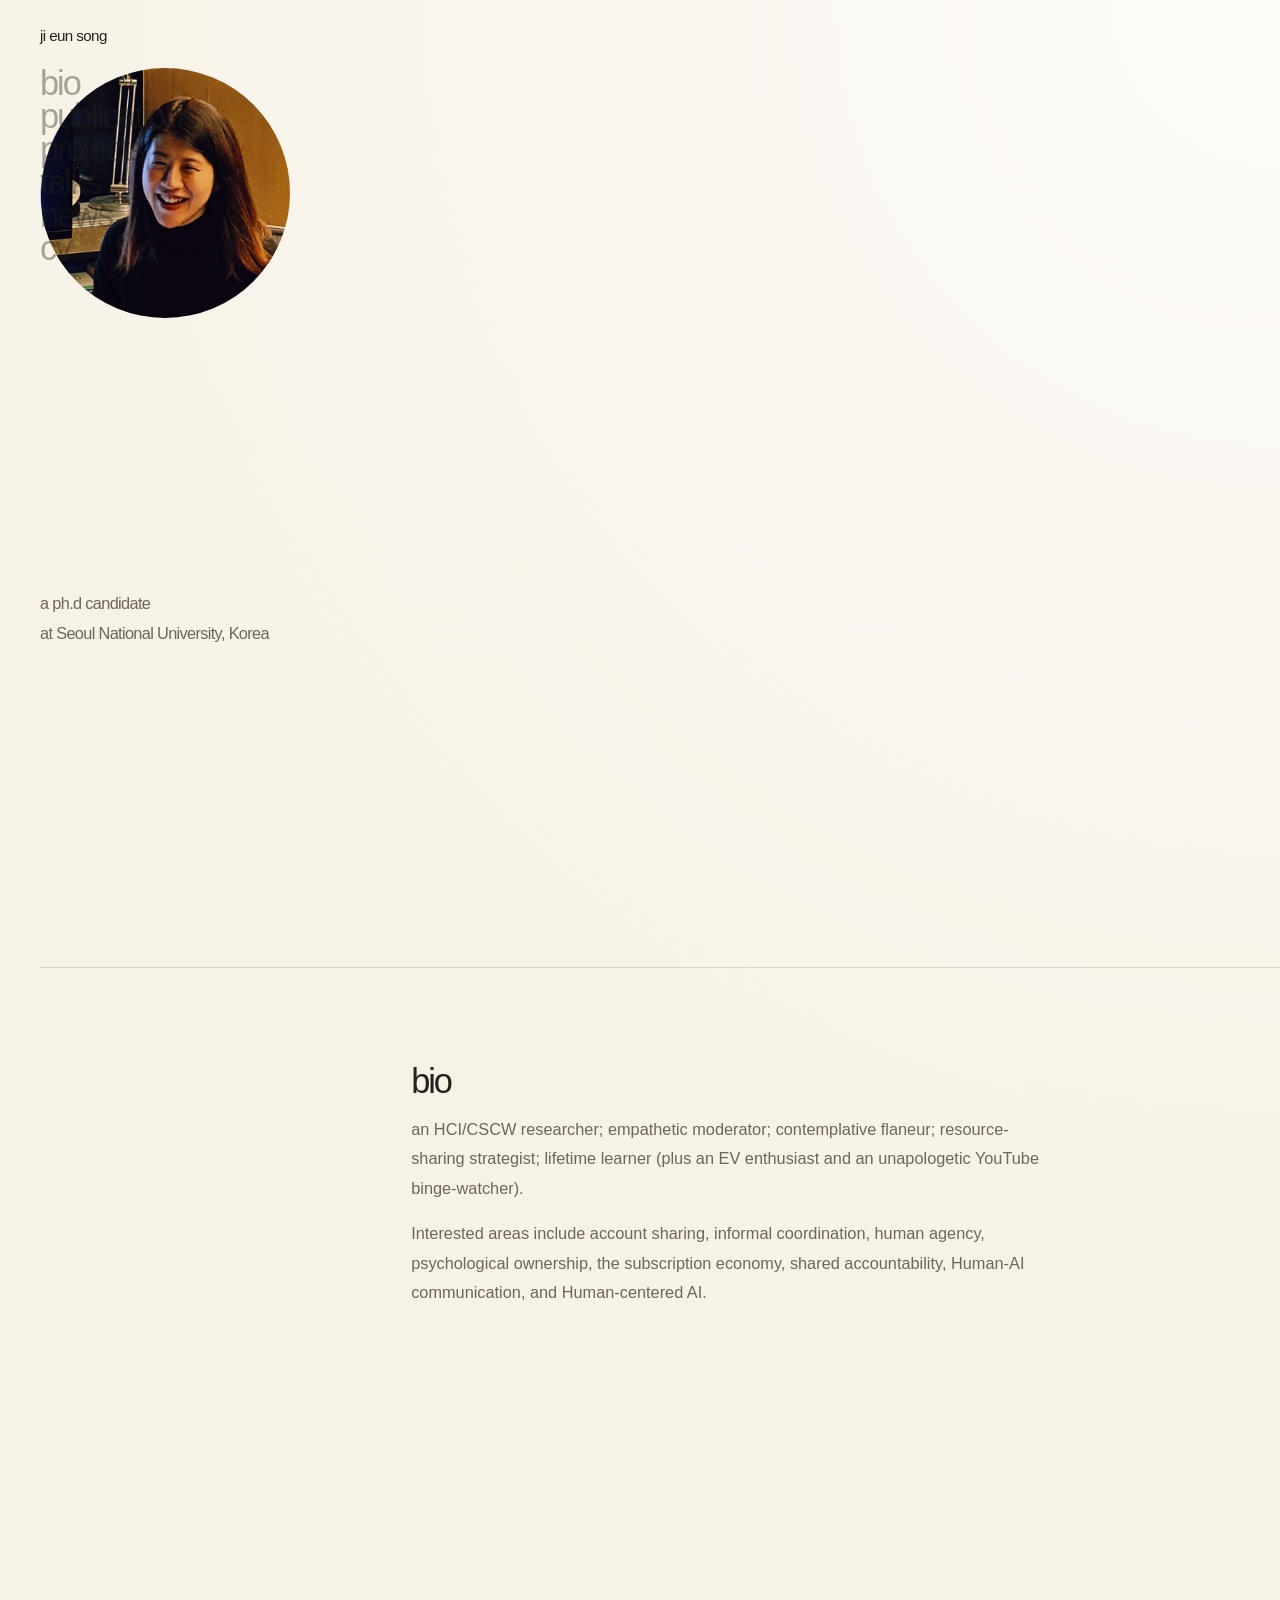
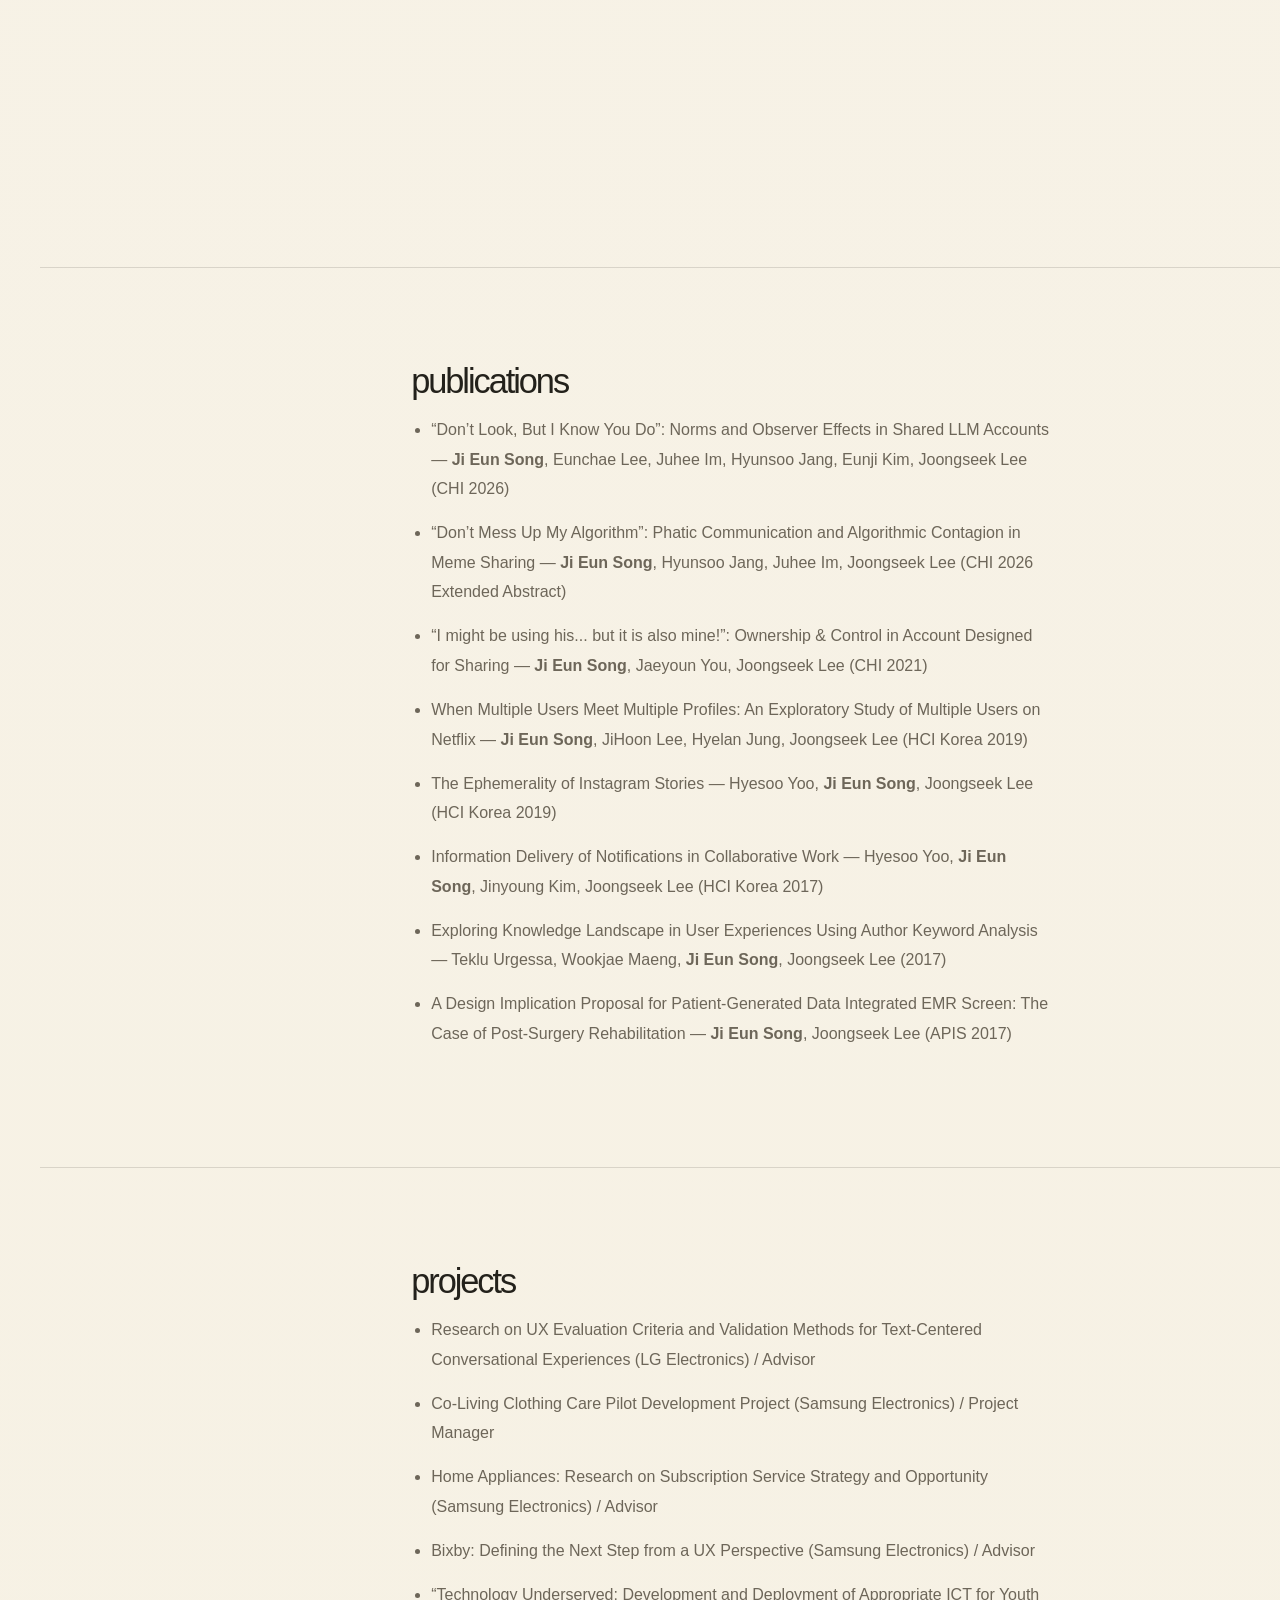
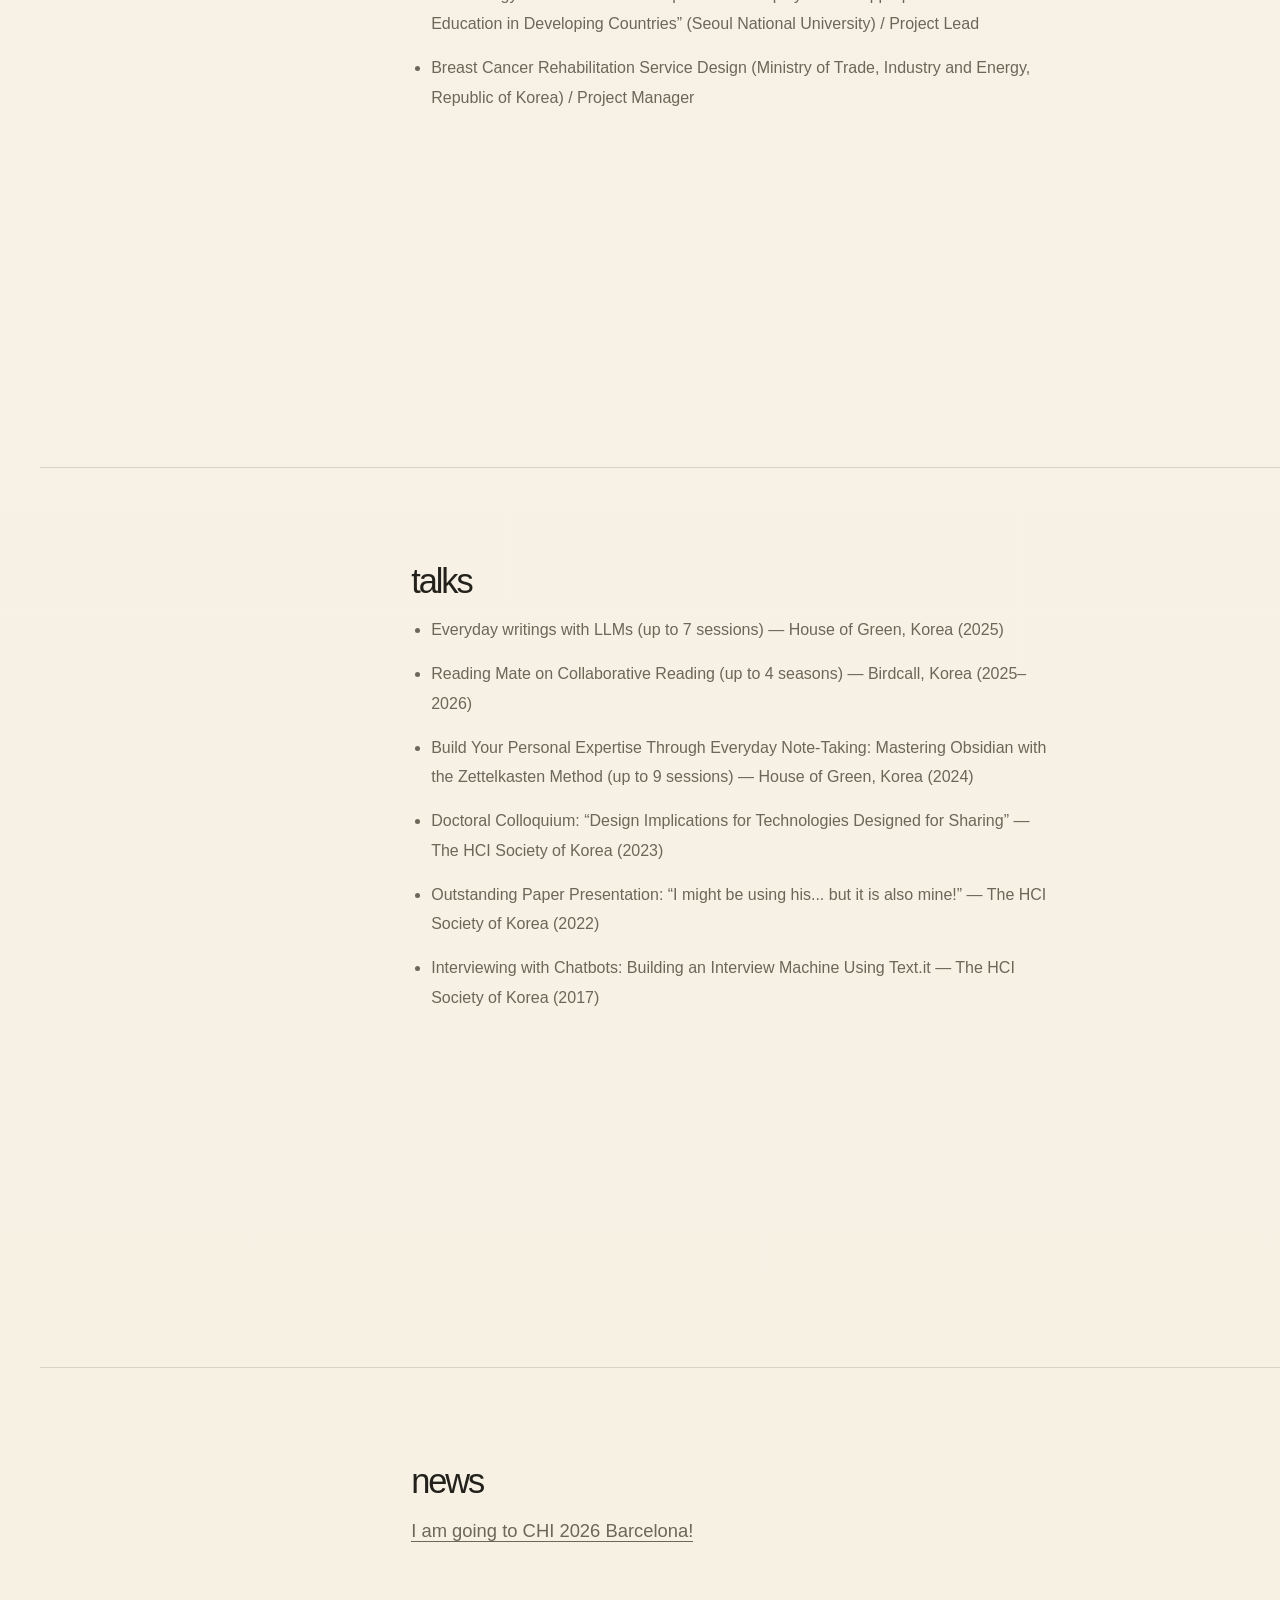
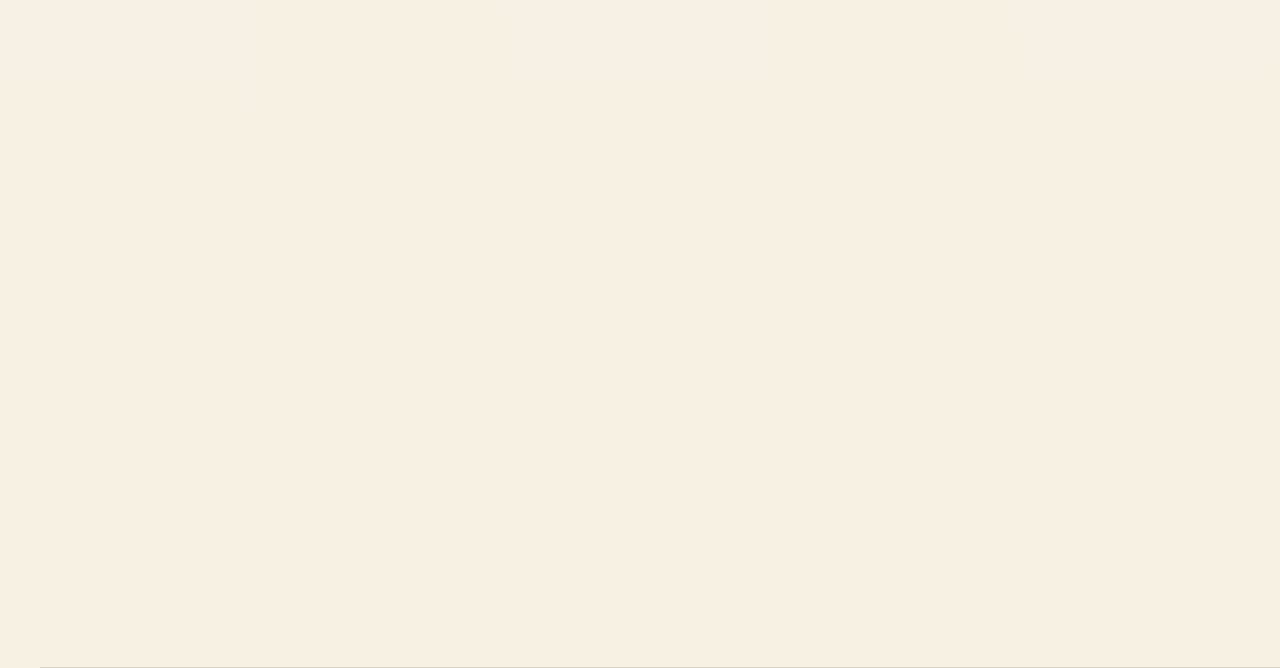
==== index.html @ 41247baa "first commit" ====
<!DOCTYPE html>
<html lang="en">
  <head>
    <meta charset="UTF-8" />
    <meta name="viewport" content="width=device-width, initial-scale=1.0" />
    <title>Portfolio Navigation</title>
    <link rel="stylesheet" href="./styles.css" />
  </head>
  <body>
    <a class="site-name" href="#top" aria-label="Go to the main screen">ji eun song</a>

    <div class="page-shell">
      <aside class="nav-panel">
        <nav class="menu-group menu-group-unified tab-list" aria-label="Profile categories">
            <a class="tab-button" href="#bio" aria-controls="bio" id="control-bio" data-target="bio">
              bio
            </a>
            <a class="tab-button" href="#publications" aria-controls="publications" id="control-publications" data-target="publications">
              publications
            </a>
            <a class="tab-button" href="#projects" aria-controls="projects" id="control-projects" data-target="projects">
              projects
            </a>
            <a class="tab-button" href="#talks" aria-controls="talks" id="control-talks" data-target="talks">
              talks
            </a>
            <a class="tab-button" href="#news" aria-controls="news" id="control-news" data-target="news">
              news
            </a>
            <a class="tab-button" href="#cv" aria-controls="cv" id="control-cv" data-target="cv">
              cv
            </a>
        </nav>
      </aside>

      <main class="content" id="top">
        <section class="content-section content-section-intro">
          <figure class="profile-orb">
            <img src="./assets/profile-photo-cropped-tight.png" alt="Portrait" width="350" height="350" />
          </figure>
          <p class="intro-caption">a ph.d candidate<br />at Seoul National University, Korea</p>
        </section>

        <section class="content-section content-section-bio" id="bio">
          <div class="content-block">
            <h2>bio</h2>
            <p>
              an HCI/CSCW researcher; empathetic moderator; contemplative flaneur; resource-sharing strategist; lifetime learner (plus an EV enthusiast and an unapologetic YouTube binge-watcher).
            </p>
            <p>
              Interested areas include account sharing, informal coordination, human agency, psychological ownership, the subscription economy, shared accountability, Human-AI communication, and Human-centered AI.
            </p>
          </div>
        </section>

        <section class="content-section" id="publications">
          <div class="content-block">
            <h2>publications</h2>
            <ul class="publication-list">
              <li>
                “Don’t Look, But I Know You Do”: Norms and Observer Effects in Shared LLM Accounts — <strong>Ji Eun Song</strong>, Eunchae Lee, Juhee Im, Hyunsoo Jang, Eunji Kim, Joongseek Lee (CHI 2026)
              </li>
              <li>
                “Don’t Mess Up My Algorithm”: Phatic Communication and Algorithmic Contagion in Meme Sharing — <strong>Ji Eun Song</strong>, Hyunsoo Jang, Juhee Im, Joongseek Lee (CHI 2026 Extended Abstract)
              </li>
              <li>
                “I might be using his... but it is also mine!”: Ownership &amp; Control in Account Designed for Sharing — <strong>Ji Eun Song</strong>, Jaeyoun You, Joongseek Lee (CHI 2021)
              </li>
              <li>
                When Multiple Users Meet Multiple Profiles: An Exploratory Study of Multiple Users on Netflix — <strong>Ji Eun Song</strong>, JiHoon Lee, Hyelan Jung, Joongseek Lee (HCI Korea 2019)
              </li>
              <li>
                The Ephemerality of Instagram Stories — Hyesoo Yoo, <strong>Ji Eun Song</strong>, Joongseek Lee (HCI Korea 2019)
              </li>
              <li>
                Information Delivery of Notifications in Collaborative Work — Hyesoo Yoo, <strong>Ji Eun Song</strong>, Jinyoung Kim, Joongseek Lee (HCI Korea 2017)
              </li>
              <li>
                Exploring Knowledge Landscape in User Experiences Using Author Keyword Analysis — Teklu Urgessa, Wookjae Maeng, <strong>Ji Eun Song</strong>, Joongseek Lee (2017)
              </li>
              <li>
                A Design Implication Proposal for Patient-Generated Data Integrated EMR Screen: The Case of Post-Surgery Rehabilitation — <strong>Ji Eun Song</strong>, Joongseek Lee (APIS 2017)
              </li>
            </ul>
          </div>
        </section>

        <section class="content-section" id="projects">
          <div class="content-block">
            <h2>projects</h2>
            <ul class="publication-list">
              <li>
                Research on UX Evaluation Criteria and Validation Methods for Text-Centered Conversational Experiences (LG Electronics) / Advisor
              </li>
              <li>
                Co-Living Clothing Care Pilot Development Project (Samsung Electronics) / Project Manager
              </li>
              <li>
                Home Appliances: Research on Subscription Service Strategy and Opportunity (Samsung Electronics) / Advisor
              </li>
              <li>
                Bixby: Defining the Next Step from a UX Perspective (Samsung Electronics) / Advisor
              </li>
              <li>
                “Technology Underserved: Development and Deployment of Appropriate ICT for Youth Education in Developing Countries” (Seoul National University) / Project Lead
              </li>
              <li>
                Breast Cancer Rehabilitation Service Design (Ministry of Trade, Industry and Energy, Republic of Korea) / Project Manager
              </li>
            </ul>
          </div>
        </section>

        <section class="content-section" id="talks">
          <div class="content-block">
            <h2>talks</h2>
            <ul class="publication-list">
              <li>
                Everyday writings with LLMs (up to 7 sessions) — House of Green, Korea (2025)
              </li>
              <li>
                Reading Mate on Collaborative Reading (up to 4 seasons) — Birdcall, Korea (2025–2026)
              </li>
              <li>
                Build Your Personal Expertise Through Everyday Note-Taking: Mastering Obsidian with the Zettelkasten Method (up to 9 sessions) — House of Green, Korea (2024)
              </li>
              <li>
                Doctoral Colloquium: “Design Implications for Technologies Designed for Sharing” — The HCI Society of Korea (2023)
              </li>
              <li>
                Outstanding Paper Presentation: “I might be using his... but it is also mine!” — The HCI Society of Korea (2022)
              </li>
              <li>
                Interviewing with Chatbots: Building an Interview Machine Using Text.it — The HCI Society of Korea (2017)
              </li>
            </ul>
          </div>
        </section>

        <section class="content-section" id="news">
          <div class="content-block">
            <h2>news</h2>
            <p class="news-item">
              <a class="news-link" href="./yay.html">I am going to CHI 2026 Barcelona!</a>
            </p>
          </div>
        </section>
      </main>
    </div>

    <script src="./script.js"></script>
  </body>
</html>
---- styles.css ----
:root {
  --bg: #f6f1e3;
  --bg-strong: #efe7d1;
  --text: #23211b;
  --muted: #6d6659;
  --line: rgba(35, 33, 27, 0.14);
  --accent: #9a684d;
  --accent-soft: rgba(154, 104, 77, 0.12);
  --panel: rgba(255, 252, 244, 0.72);
  --shadow: 0 24px 80px rgba(78, 58, 35, 0.08);
  --shell-width: min(1400px, 100vw);
  --shell-left: calc((100vw - var(--shell-width)) / 2);
  --left-offset: 40px;
  --top-offset: 68px;
  --content-start: clamp(340px, 29vw, 500px);
}

* {
  box-sizing: border-box;
}

html {
  scroll-behavior: smooth;
  scroll-padding-top: 72px;
}

body {
  margin: 0;
  min-height: 100vh;
  scroll-snap-type: y mandatory;
  color: var(--text);
  background:
    radial-gradient(circle at top right, rgba(255, 255, 255, 0.75), transparent 24%),
    linear-gradient(180deg, #f7f2e7 0%, var(--bg) 100%);
  font-family: "Helvetica Neue", Helvetica, Arial, sans-serif;
}

.site-name {
  position: fixed;
  top: 28px;
  left: calc(var(--shell-left) + var(--left-offset));
  z-index: 20;
  color: inherit;
  text-decoration: none;
  font-size: 0.95rem;
  font-weight: 500;
  letter-spacing: -0.04em;
  line-height: 1;
  transition: opacity 180ms ease;
}

.site-name:hover,
.site-name:focus-visible {
  opacity: 0.64;
}

a,
button {
  color: inherit;
}

.page-shell {
  width: var(--shell-width);
  margin: 0 auto;
  padding: 0;
  display: block;
  position: relative;
  padding-left: var(--left-offset);
  padding-top: var(--top-offset);
}

.nav-panel {
  position: absolute;
  top: var(--top-offset);
  left: var(--left-offset);
  padding: 0;
  z-index: 5;
}

.menu-group + .menu-group {
  margin-top: 28px;
  padding-top: 24px;
  border-top: 1px solid var(--line);
}

.menu-group-unified {
  display: flex;
  flex-direction: column;
  gap: 0;
}

.scroll-links,
.tab-list {
  display: flex;
  flex-direction: column;
  gap: 2px;
}

.tab-list {
  padding-top: 0;
}

.scroll-links a {
  width: fit-content;
  text-decoration: none;
  font-size: clamp(1.7rem, 3vw, 2.15rem);
  line-height: 1.02;
  letter-spacing: -0.06em;
  font-weight: 400;
  position: relative;
  transition: color 180ms ease, opacity 180ms ease;
  opacity: 0.72;
}

.scroll-links a::after {
  content: "";
  position: absolute;
  left: 0;
  bottom: -3px;
  width: 100%;
  height: 1px;
  background: currentColor;
  transform: scaleX(0);
  transform-origin: left;
  transition: transform 180ms ease;
}

.scroll-links a.is-current,
.scroll-links a:hover,
.scroll-links a:focus-visible {
  opacity: 1;
}

.scroll-links a:hover::after,
.scroll-links a:focus-visible::after {
  transform: scaleX(1);
}

.scroll-links a.is-current::after {
  transform: scaleX(1);
}

.tab-button {
  border: 0;
  background: transparent;
  padding: 0;
  text-align: left;
  text-decoration: none;
  font-family: "Helvetica Neue", Helvetica, Arial, sans-serif;
  font-size: clamp(1.7rem, 3vw, 2.15rem);
  line-height: 0.9;
  letter-spacing: -0.06em;
  font-weight: 400;
  cursor: pointer;
  opacity: 0.38;
  transition: opacity 180ms ease;
}

.tab-button:hover,
.tab-button:focus-visible {
  opacity: 0.72;
}

.tab-button.is-active {
  opacity: 1;
}

.panel-label,
.section-index,
.hero-kicker {
  margin: 0;
  text-transform: uppercase;
  letter-spacing: 0.12em;
  font-size: 0.75rem;
  color: var(--muted);
}

.content {
  padding-top: 0;
  width: 100%;
}

.content-section {
  min-height: 100vh;
  scroll-snap-align: start;
  scroll-snap-stop: always;
  display: grid;
  align-items: start;
  justify-items: stretch;
  padding: 96px 0 48px;
  border-bottom: 1px solid var(--line);
}

.content-section-intro {
  align-items: start;
  justify-items: stretch;
  padding-top: 0;
}

.intro-stack {
  width: 250px;
  margin-left: var(--content-start);
  align-self: start;
  justify-self: start;
}

.content-section-intro .profile-orb {
  margin-left: 0;
  margin-top: 0;
  align-self: start;
  justify-self: start;
}

.intro-caption {
  width: 250px;
  margin: 100px 0 0;
  font-size: 0.95rem;
  font-weight: 500;
  letter-spacing: -0.04em;
  line-height: 1;
  text-align: left;
}

.profile-orb {
  position: relative;
  width: 250px;
  margin: 0;
  border-radius: 50%;
  overflow: hidden;
  border: 0;
  box-shadow: none;
  background: transparent;
}

.profile-orb img {
  width: 100%;
  height: auto;
  display: block;
  object-fit: contain;
  mix-blend-mode: multiply;
}

.content-section-bio {
  grid-template-columns: minmax(0, 1fr);
  gap: 0;
  align-items: start;
}

.content-block {
  max-width: none;
  width: min(50vw, 58rem);
  margin-left: var(--content-start);
  text-align: left;
}

.content-section h2 {
  margin: 0 0 16px;
  font-size: clamp(1.7rem, 3vw, 2.15rem);
  line-height: 1.02;
  letter-spacing: -0.06em;
  font-weight: 400;
}

.content-section p {
  margin: 0;
  max-width: 52rem;
  color: var(--muted);
  line-height: 1.8;
  font-size: 1.02rem;
}

.content-section p + p {
  margin-top: 1rem;
}

.publication-list {
  margin: 0;
  padding-left: 1.25rem;
  max-width: 58rem;
  color: var(--muted);
}

.publication-list li {
  line-height: 1.85;
}

.publication-list li + li {
  margin-top: 0.9rem;
}

.news-item {
  margin: 0;
}

.news-link {
  color: inherit;
  text-decoration: none;
  font-size: 1.15rem;
  line-height: 1.7;
  border-bottom: 1px solid currentColor;
}

@media (max-width: 980px) {
  :root {
    --content-start: clamp(190px, 21vw, 320px);
  }

  .site-name {
    left: var(--shell-left);
  }

  .page-shell {
    width: 100%;
    padding-top: var(--top-offset);
  }

  .nav-panel {
    top: var(--top-offset);
    left: var(--left-offset);
  }

  .content {
    scroll-snap-type: none;
  }

  .content-section,
  .content-section-bio {
    min-height: auto;
    grid-template-columns: 1fr;
    gap: 24px;
    padding: 96px 0 40px;
  }

  .content-block {
    width: min(58vw, 58rem);
    margin-left: var(--content-start);
  }

  .intro-stack {
    width: 250px;
    margin-left: var(--content-start);
  }

  .content-section-intro .profile-orb {
    margin-left: 0;
    margin-top: 0;
    justify-self: start;
  }

  .intro-caption {
    width: 250px;
    margin: 100px 0 0;
  }
}

@media (max-width: 640px) {
  body {
    scroll-snap-type: none;
  }

  :root {
    --left-offset: 24px;
    --top-offset: 56px;
    --content-start: 0px;
  }

  .site-name {
    top: 20px;
    left: calc(var(--shell-left) + var(--left-offset));
    font-size: 0.92rem;
  }

  .nav-panel {
    top: 56px;
  }

  .page-shell {
    width: 100%;
    padding-top: var(--top-offset);
  }

  .nav-panel {
    top: var(--top-offset);
    left: var(--left-offset);
  }

  .content-section {
    gap: 16px;
    padding: 88px 0 36px;
  }

  .content-block {
    width: 100%;
    margin-left: 0;
  }

  .intro-stack {
    width: 240px;
    margin-left: 0;
  }

  .content-section-intro .profile-orb {
    margin-left: 0;
    margin-top: 0;
  }

  .intro-caption {
    width: 240px;
    margin: 12px 0 0 0;
    font-size: 0.92rem;
  }

  .profile-orb {
    width: 240px;
  }

  .tab-button.is-active {
    transform: none;
  }
}
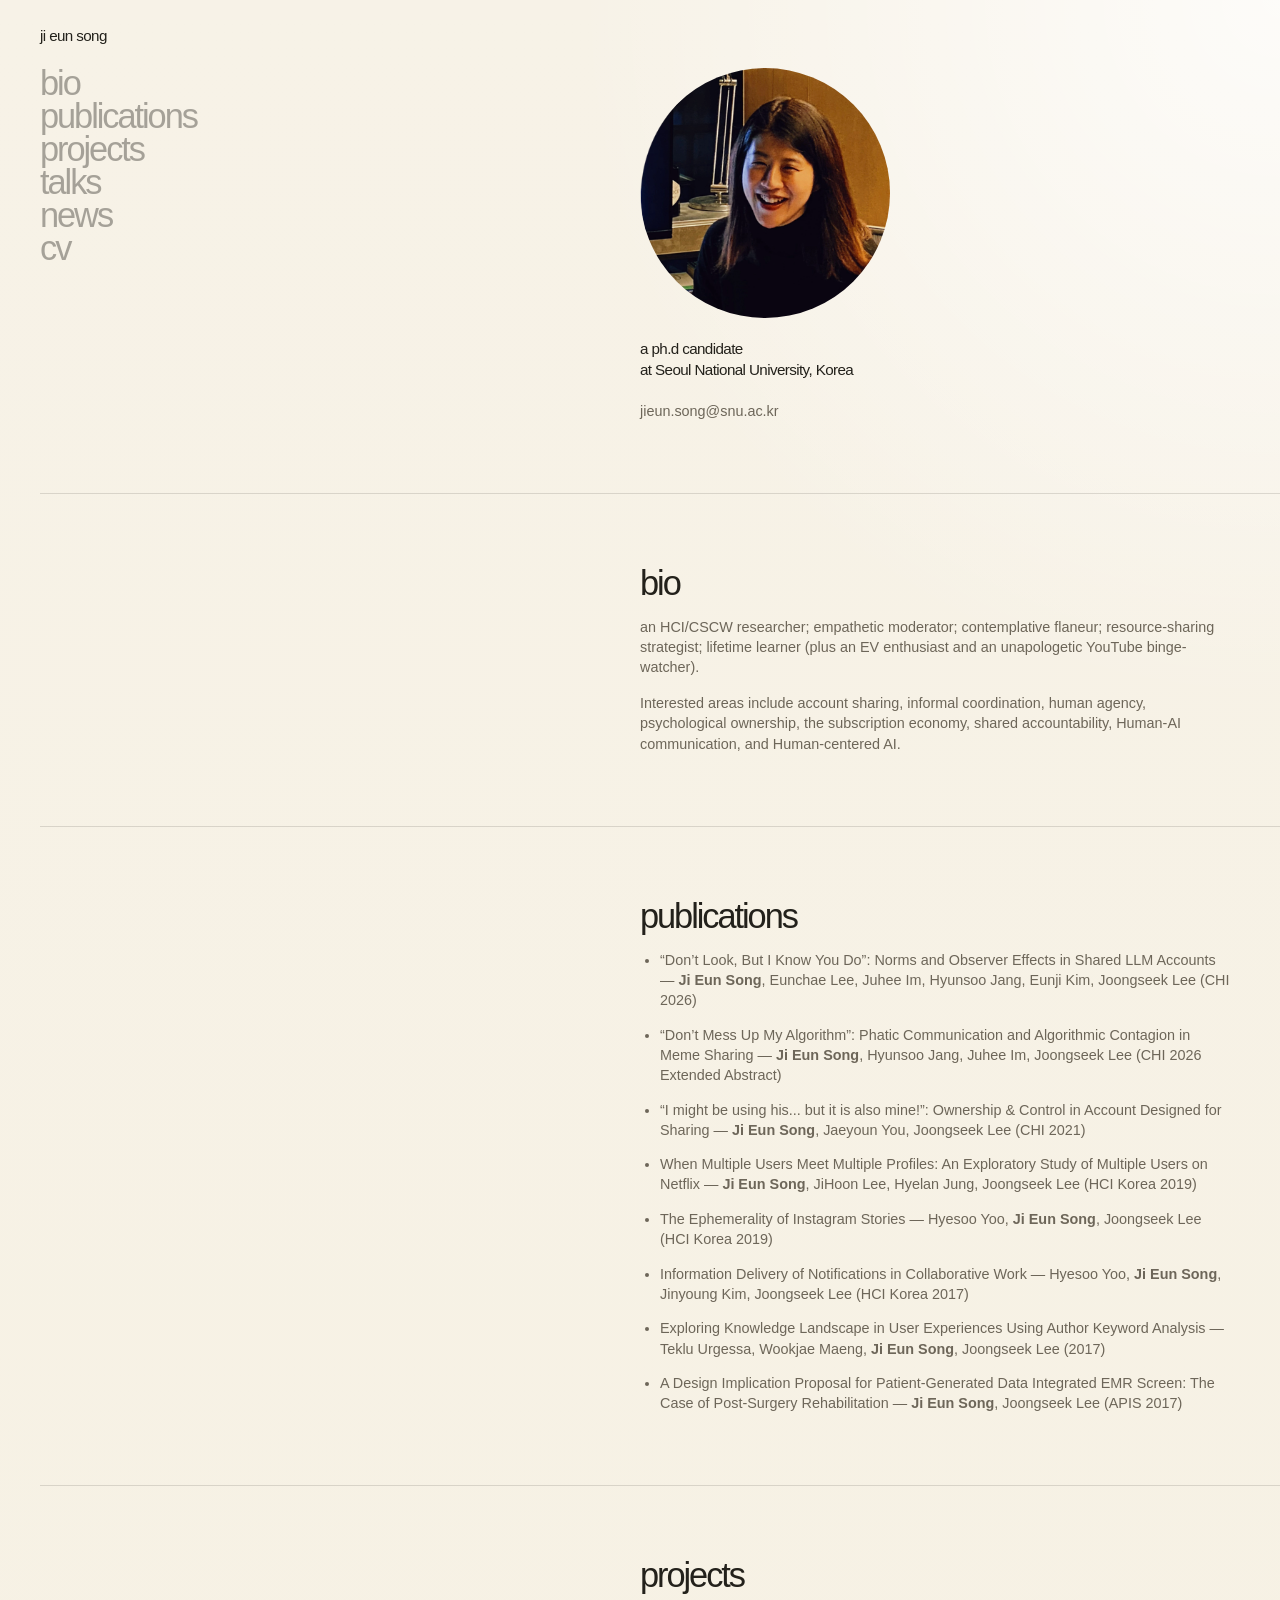
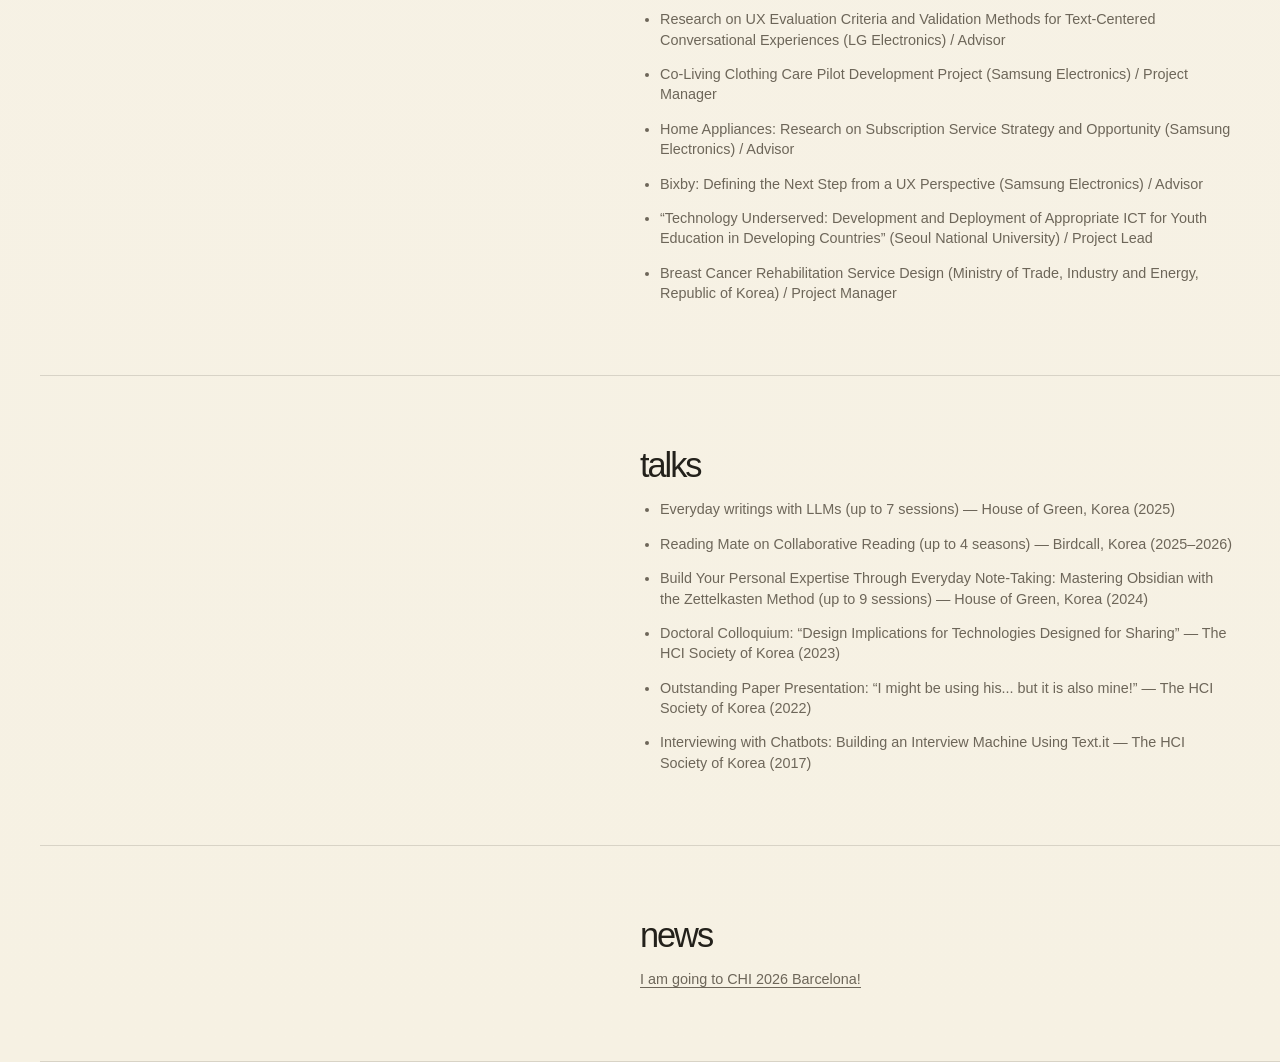
==== commit 6e276b3f: "style 수정" ====
--- a/index.html
+++ b/index.html
@@ -3,7 +3,19 @@
   <head>
     <meta charset="UTF-8" />
     <meta name="viewport" content="width=device-width, initial-scale=1.0" />
-    <title>Portfolio Navigation</title>
+    <title>Ji Eun Song Portfolio</title>
+    <meta name="description" content="Ji Eun Song's portfolio. HCI/CSCW researcher and Ph.D. candidate at Seoul National University, Korea." />
+    <link rel="canonical" href="https://geegeegeeeun.github.io/jieuns/" />
+    <meta property="og:title" content="Ji Eun Song Portfolio" />
+    <meta property="og:description" content="HCI/CSCW researcher and Ph.D. candidate at Seoul National University, Korea." />
+    <meta property="og:type" content="website" />
+    <meta property="og:url" content="https://geegeegeeeun.github.io/jieuns/" />
+    <meta property="og:image" content="https://geegeegeeeun.github.io/jieuns/assets/og-thumbnail.png" />
+    <meta property="og:image:alt" content="Portrait of Ji Eun Song" />
+    <meta name="twitter:card" content="summary_large_image" />
+    <meta name="twitter:title" content="Ji Eun Song Portfolio" />
+    <meta name="twitter:description" content="HCI/CSCW researcher and Ph.D. candidate at Seoul National University, Korea." />
+    <meta name="twitter:image" content="https://geegeegeeeun.github.io/jieuns/assets/og-thumbnail.png" />
     <link rel="stylesheet" href="./styles.css" />
   </head>
   <body>
@@ -39,6 +51,9 @@
             <img src="./assets/profile-photo-cropped-tight.png" alt="Portrait" width="350" height="350" />
           </figure>
           <p class="intro-caption">a ph.d candidate<br />at Seoul National University, Korea</p>
+          <p class="intro-contact">
+            <a href="mailto:jieun.song@snu.ac.kr">jieun.song@snu.ac.kr</a>
+          </p>
         </section>
 
         <section class="content-section content-section-bio" id="bio">
@@ -58,28 +73,28 @@
             <h2>publications</h2>
             <ul class="publication-list">
               <li>
-                “Don’t Look, But I Know You Do”: Norms and Observer Effects in Shared LLM Accounts — <strong>Ji Eun Song</strong>, Eunchae Lee, Juhee Im, Hyunsoo Jang, Eunji Kim, Joongseek Lee (CHI 2026)
+                <a class="publication-link" href="http://arxiv.org/abs/2603.22822" target="_blank" rel="noopener noreferrer">“Don’t Look, But I Know You Do”: Norms and Observer Effects in Shared LLM Accounts</a> — <strong>Ji Eun Song</strong>, Eunchae Lee, Juhee Im, Hyunsoo Jang, Eunji Kim, Joongseek Lee (CHI 2026)
               </li>
               <li>
-                “Don’t Mess Up My Algorithm”: Phatic Communication and Algorithmic Contagion in Meme Sharing — <strong>Ji Eun Song</strong>, Hyunsoo Jang, Juhee Im, Joongseek Lee (CHI 2026 Extended Abstract)
+                <a class="publication-link" href="http://arxiv.org/abs/2603.22817" target="_blank" rel="noopener noreferrer">“Don’t Mess Up My Algorithm”: Phatic Communication and Algorithmic Contagion in Meme Sharing</a> — <strong>Ji Eun Song</strong>, Hyunsoo Jang, Juhee Im, Joongseek Lee (CHI 2026 Extended Abstract)
               </li>
               <li>
-                “I might be using his... but it is also mine!”: Ownership &amp; Control in Account Designed for Sharing — <strong>Ji Eun Song</strong>, Jaeyoun You, Joongseek Lee (CHI 2021)
+                <a class="publication-link" href="http://arxiv.org/abs/2603.23391" target="_blank" rel="noopener noreferrer">“I might be using his... but it is also mine!”: Ownership &amp; Control in Account Designed for Sharing</a> — <strong>Ji Eun Song</strong>, Jaeyoun You, Joongseek Lee (CHI 2021)
               </li>
               <li>
-                When Multiple Users Meet Multiple Profiles: An Exploratory Study of Multiple Users on Netflix — <strong>Ji Eun Song</strong>, JiHoon Lee, Hyelan Jung, Joongseek Lee (HCI Korea 2019)
+                <a class="publication-link">When Multiple Users Meet Multiple Profiles: An Exploratory Study of Multiple Users on Netflix</a> — <strong>Ji Eun Song</strong>, JiHoon Lee, Hyelan Jung, Joongseek Lee (HCI Korea 2019)
               </li>
               <li>
-                The Ephemerality of Instagram Stories — Hyesoo Yoo, <strong>Ji Eun Song</strong>, Joongseek Lee (HCI Korea 2019)
+                <a class="publication-link">The Ephemerality of Instagram Stories</a> — Hyesoo Yoo, <strong>Ji Eun Song</strong>, Joongseek Lee (HCI Korea 2019)
               </li>
               <li>
-                Information Delivery of Notifications in Collaborative Work — Hyesoo Yoo, <strong>Ji Eun Song</strong>, Jinyoung Kim, Joongseek Lee (HCI Korea 2017)
+                <a class="publication-link">Information Delivery of Notifications in Collaborative Work</a> — Hyesoo Yoo, <strong>Ji Eun Song</strong>, Jinyoung Kim, Joongseek Lee (HCI Korea 2017)
               </li>
               <li>
-                Exploring Knowledge Landscape in User Experiences Using Author Keyword Analysis — Teklu Urgessa, Wookjae Maeng, <strong>Ji Eun Song</strong>, Joongseek Lee (2017)
+                <a class="publication-link">Exploring Knowledge Landscape in User Experiences Using Author Keyword Analysis</a> — Teklu Urgessa, Wookjae Maeng, <strong>Ji Eun Song</strong>, Joongseek Lee (2017)
               </li>
               <li>
-                A Design Implication Proposal for Patient-Generated Data Integrated EMR Screen: The Case of Post-Surgery Rehabilitation — <strong>Ji Eun Song</strong>, Joongseek Lee (APIS 2017)
+                <a class="publication-link">A Design Implication Proposal for Patient-Generated Data Integrated EMR Screen: The Case of Post-Surgery Rehabilitation</a> — <strong>Ji Eun Song</strong>, Joongseek Lee (APIS 2017)
               </li>
             </ul>
           </div>
--- a/styles.css
+++ b/styles.css
@@ -12,7 +12,11 @@
   --shell-left: calc((100vw - var(--shell-width)) / 2);
   --left-offset: 40px;
   --top-offset: 68px;
-  --content-start: clamp(340px, 29vw, 500px);
+  --nav-width: 280px;
+  --nav-gap: 56px;
+  --content-start: calc(50vw - var(--shell-left) - var(--left-offset));
+  --content-width: min(calc(50vw - var(--shell-left) - 48px), 58rem);
+  --intro-start: var(--content-start);
 }
 
 * {
@@ -21,7 +25,7 @@
 
 html {
   scroll-behavior: smooth;
-  scroll-padding-top: 72px;
+  scroll-padding-top: 0;
 }
 
 body {
@@ -73,6 +77,7 @@
   position: absolute;
   top: var(--top-offset);
   left: var(--left-offset);
+  width: var(--nav-width);
   padding: 0;
   z-index: 5;
 }
@@ -151,6 +156,7 @@
   line-height: 0.9;
   letter-spacing: -0.06em;
   font-weight: 400;
+  white-space: nowrap;
   cursor: pointer;
   opacity: 0.38;
   transition: opacity 180ms ease;
@@ -181,13 +187,12 @@
 }
 
 .content-section {
-  min-height: 100vh;
   scroll-snap-align: start;
   scroll-snap-stop: always;
   display: grid;
   align-items: start;
   justify-items: stretch;
-  padding: 96px 0 48px;
+  padding: 72px 0 72px;
   border-bottom: 1px solid var(--line);
 }
 
@@ -195,30 +200,45 @@
   align-items: start;
   justify-items: stretch;
   padding-top: 0;
-}
-
-.intro-stack {
-  width: 250px;
-  margin-left: var(--content-start);
+  padding-left: 0;
+}
+
+.content-section-intro > .profile-orb,
+.content-section-intro > .intro-caption,
+.content-section-intro > .intro-contact {
+  margin-left: var(--intro-start);
   align-self: start;
   justify-self: start;
+  margin-top: 20px;
 }
 
 .content-section-intro .profile-orb {
-  margin-left: 0;
   margin-top: 0;
-  align-self: start;
-  justify-self: start;
+  margin-bottom: 0;
 }
 
 .intro-caption {
   width: 250px;
-  margin: 100px 0 0;
+  margin-top: 0;
+  margin-bottom: 0;
   font-size: 0.95rem;
   font-weight: 500;
   letter-spacing: -0.04em;
-  line-height: 1;
+  line-height: 1.4;
   text-align: left;
+}
+
+.intro-contact {
+  width: 250px;
+  margin-bottom: 0;
+  font-size: 0.9rem;
+  line-height: 1.4;
+  text-align: left;
+}
+
+.intro-contact a {
+  color: var(--muted);
+  text-decoration: none;
 }
 
 .profile-orb {
@@ -248,7 +268,7 @@
 
 .content-block {
   max-width: none;
-  width: min(50vw, 58rem);
+  width: var(--content-width);
   margin-left: var(--content-start);
   text-align: left;
 }
@@ -261,12 +281,18 @@
   font-weight: 400;
 }
 
-.content-section p {
-  margin: 0;
+.content-block p,
+.content-block ul,
+.content-block li,
+.content-block .news-link {
+  margin: 0;
+  color: var(--muted);
+  font-size: 0.9rem;
+  line-height: 1.4;
+}
+
+.content-block p {
   max-width: 52rem;
-  color: var(--muted);
-  line-height: 1.8;
-  font-size: 1.02rem;
 }
 
 .content-section p + p {
@@ -280,8 +306,14 @@
   color: var(--muted);
 }
 
-.publication-list li {
-  line-height: 1.85;
+.publication-link {
+  color: inherit;
+  text-decoration: none;
+}
+
+.publication-link:hover,
+.publication-link:focus-visible {
+  cursor: pointer;
 }
 
 .publication-list li + li {
@@ -295,18 +327,18 @@
 .news-link {
   color: inherit;
   text-decoration: none;
-  font-size: 1.15rem;
-  line-height: 1.7;
   border-bottom: 1px solid currentColor;
 }
 
 @media (max-width: 980px) {
   :root {
-    --content-start: clamp(190px, 21vw, 320px);
+    --nav-width: 240px;
+    --nav-gap: 40px;
+    --intro-start: var(--content-start);
   }
 
   .site-name {
-    left: var(--shell-left);
+    left: calc(var(--shell-left) + var(--left-offset));
   }
 
   .page-shell {
@@ -327,29 +359,25 @@
   .content-section-bio {
     min-height: auto;
     grid-template-columns: 1fr;
-    gap: 24px;
-    padding: 96px 0 40px;
+    padding: 72px 0 72px;
   }
 
   .content-block {
-    width: min(58vw, 58rem);
+    width: var(--content-width);
     margin-left: var(--content-start);
   }
 
-  .intro-stack {
-    width: 250px;
-    margin-left: var(--content-start);
-  }
-
   .content-section-intro .profile-orb {
-    margin-left: 0;
     margin-top: 0;
-    justify-self: start;
   }
 
   .intro-caption {
     width: 250px;
-    margin: 100px 0 0;
+    margin-top: 0;
+  }
+
+  .intro-contact {
+    width: 250px;
   }
 }
 
@@ -361,7 +389,11 @@
   :root {
     --left-offset: 24px;
     --top-offset: 56px;
+    --nav-width: 0px;
+    --nav-gap: 0px;
     --content-start: 0px;
+    --content-width: 100%;
+    --intro-start: 0px;
   }
 
   .site-name {
@@ -386,7 +418,11 @@
 
   .content-section {
     gap: 16px;
-    padding: 88px 0 36px;
+    padding: 62px 0 62px;
+  }
+
+  .content-section-intro {
+    padding-top: 168px;
   }
 
   .content-block {
@@ -394,11 +430,6 @@
     margin-left: 0;
   }
 
-  .intro-stack {
-    width: 240px;
-    margin-left: 0;
-  }
-
   .content-section-intro .profile-orb {
     margin-left: 0;
     margin-top: 0;
@@ -406,8 +437,12 @@
 
   .intro-caption {
     width: 240px;
-    margin: 12px 0 0 0;
+    margin: 0;
     font-size: 0.92rem;
+  }
+
+  .intro-contact {
+    width: 240px;
   }
 
   .profile-orb {
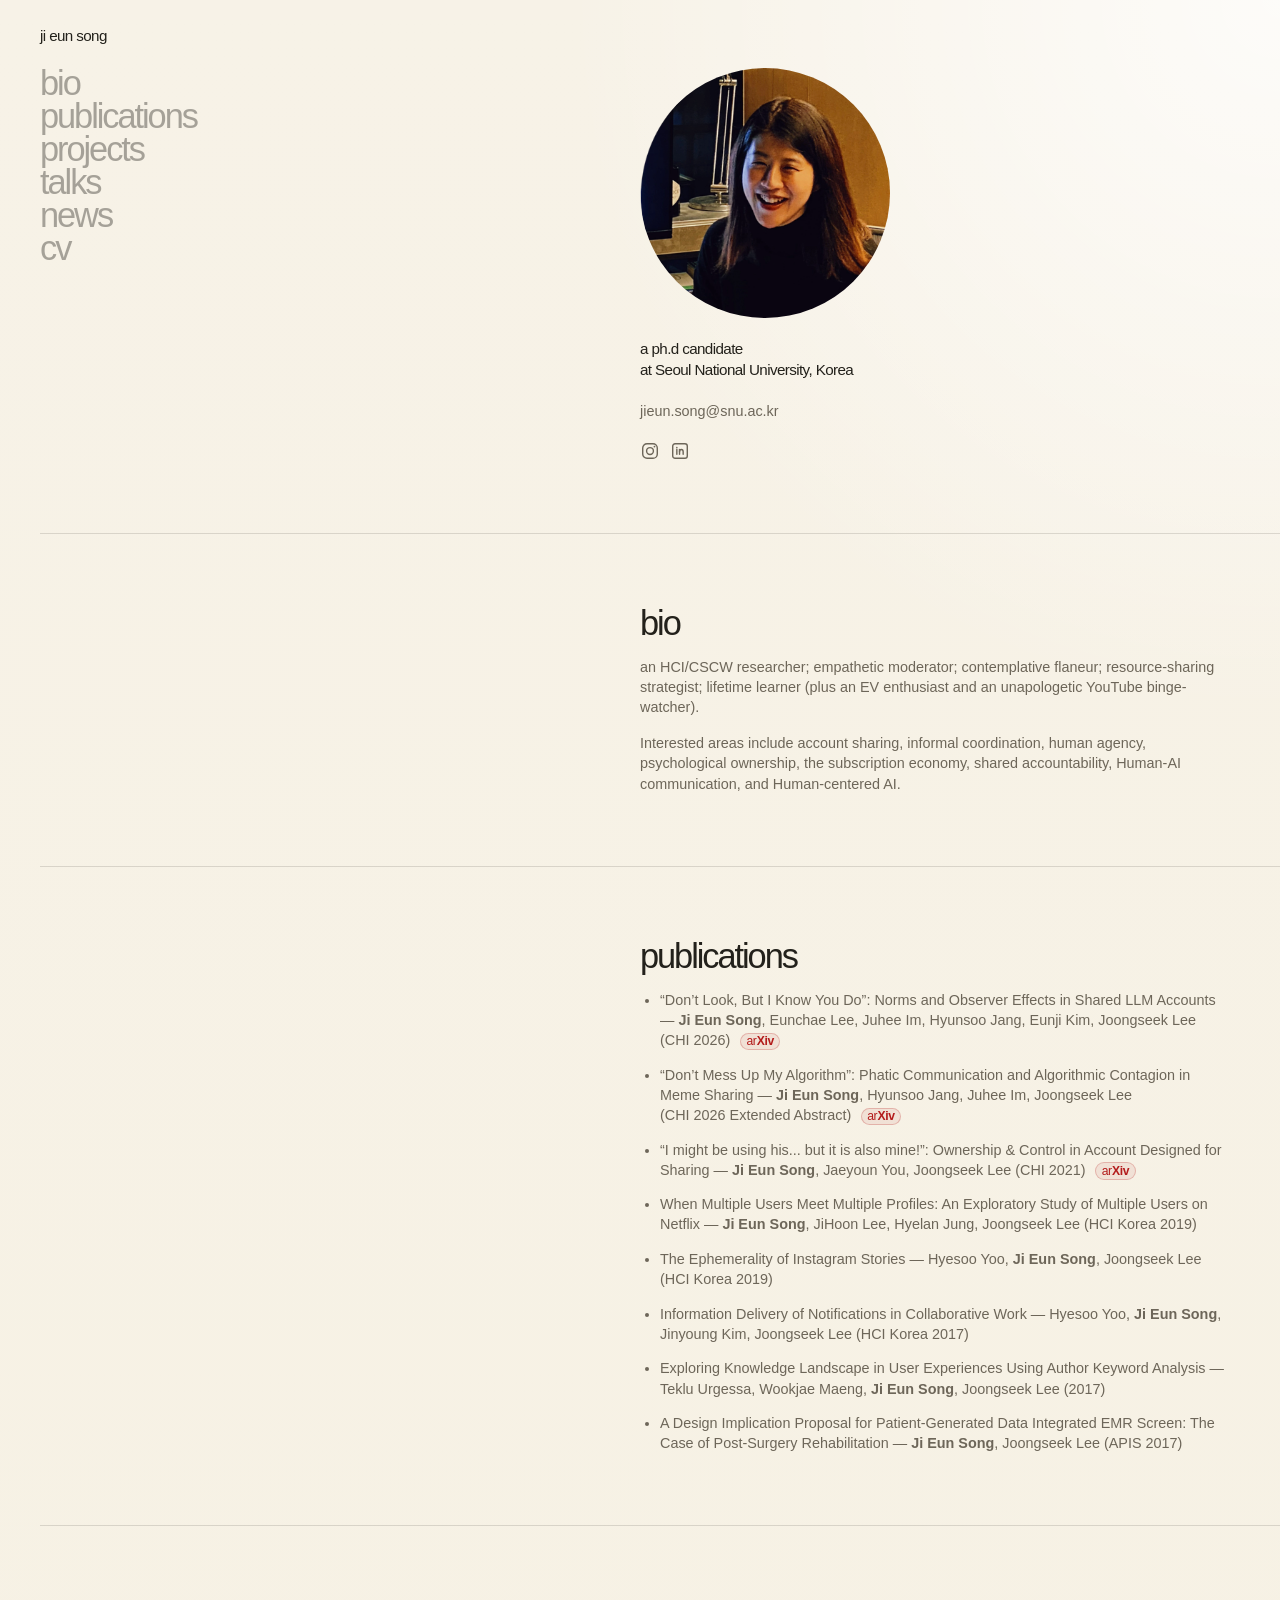
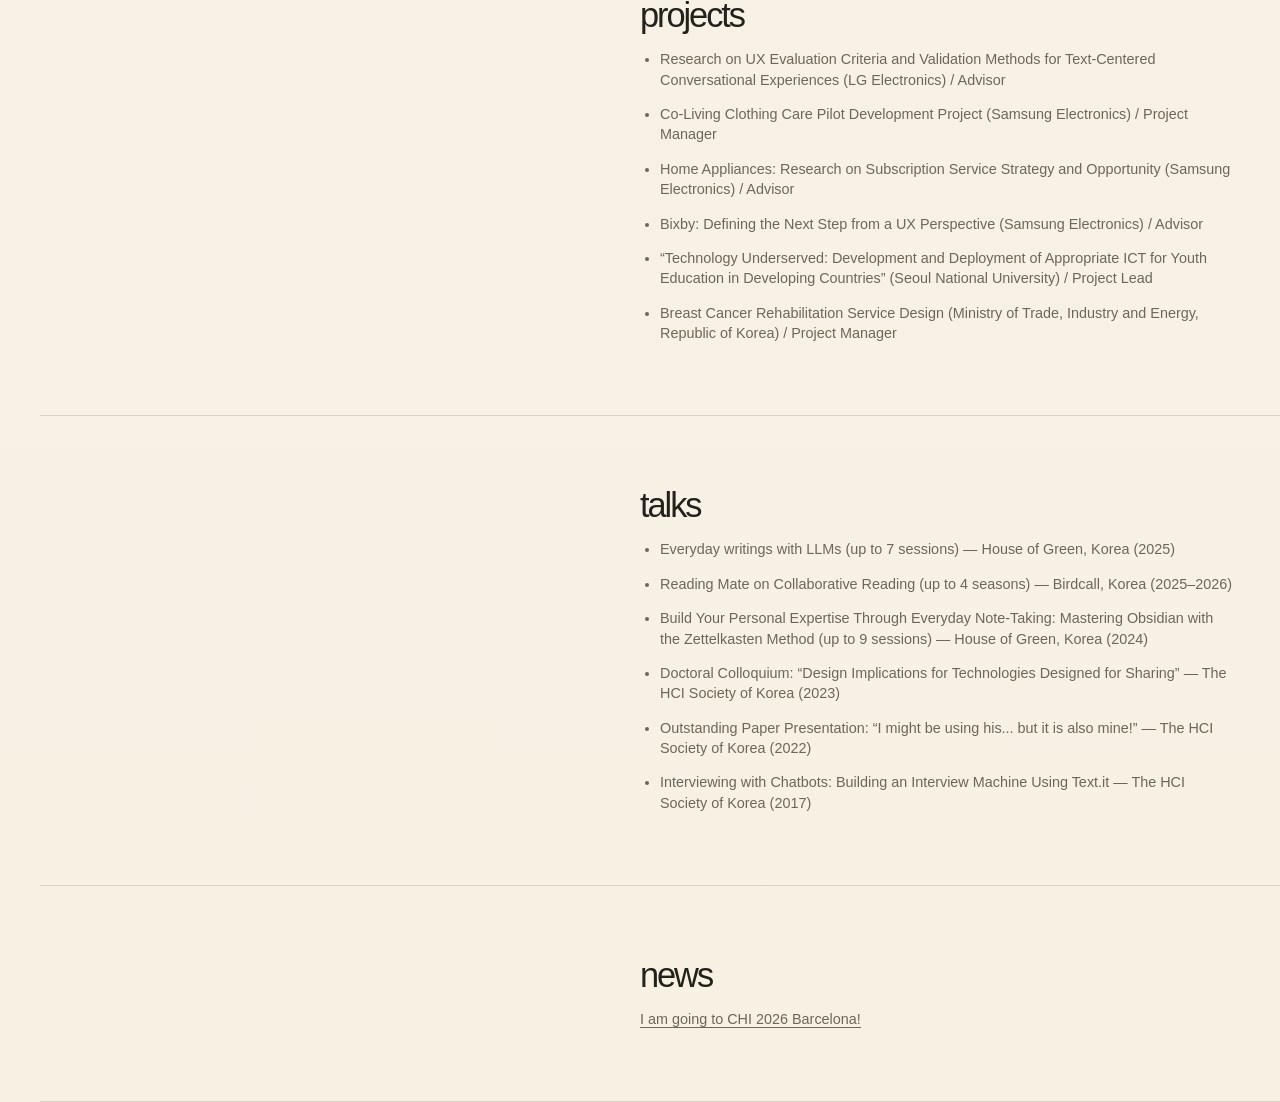
==== commit 2a26410c: "로고들 넣음" ====
--- a/index.html
+++ b/index.html
@@ -3,17 +3,17 @@
   <head>
     <meta charset="UTF-8" />
     <meta name="viewport" content="width=device-width, initial-scale=1.0" />
-    <title>Ji Eun Song Portfolio</title>
+    <title>Ji Eun Song</title>
     <meta name="description" content="Ji Eun Song's portfolio. HCI/CSCW researcher and Ph.D. candidate at Seoul National University, Korea." />
     <link rel="canonical" href="https://geegeegeeeun.github.io/jieuns/" />
-    <meta property="og:title" content="Ji Eun Song Portfolio" />
+    <meta property="og:title" content="Ji Eun Song" />
     <meta property="og:description" content="HCI/CSCW researcher and Ph.D. candidate at Seoul National University, Korea." />
     <meta property="og:type" content="website" />
     <meta property="og:url" content="https://geegeegeeeun.github.io/jieuns/" />
     <meta property="og:image" content="https://geegeegeeeun.github.io/jieuns/assets/og-thumbnail.png" />
     <meta property="og:image:alt" content="Portrait of Ji Eun Song" />
     <meta name="twitter:card" content="summary_large_image" />
-    <meta name="twitter:title" content="Ji Eun Song Portfolio" />
+    <meta name="twitter:title" content="Ji Eun Song" />
     <meta name="twitter:description" content="HCI/CSCW researcher and Ph.D. candidate at Seoul National University, Korea." />
     <meta name="twitter:image" content="https://geegeegeeeun.github.io/jieuns/assets/og-thumbnail.png" />
     <link rel="stylesheet" href="./styles.css" />
@@ -54,6 +54,24 @@
           <p class="intro-contact">
             <a href="mailto:jieun.song@snu.ac.kr">jieun.song@snu.ac.kr</a>
           </p>
+          <p class="intro-social">
+            <a href="https://www.instagram.com/tecknicoloring" target="_blank" rel="noopener noreferrer" aria-label="Visit Instagram profile">
+              <svg viewBox="0 0 24 24" aria-hidden="true">
+                <rect x="3.25" y="3.25" width="17.5" height="17.5" rx="5.2"></rect>
+                <circle cx="12" cy="12" r="4.1"></circle>
+                <circle cx="17.35" cy="6.7" r="1.1" class="instagram-dot"></circle>
+              </svg>
+            </a>
+            <a href="https://www.linkedin.com/in/ji-eun-song-8a765645" target="_blank" rel="noopener noreferrer" aria-label="Visit LinkedIn profile">
+              <svg viewBox="0 0 24 24" aria-hidden="true">
+                <rect x="3.25" y="3.25" width="17.5" height="17.5" rx="2.8"></rect>
+                <path d="M8.2 10.15v5.75"></path>
+                <circle cx="8.2" cy="7.95" r="0.95" class="linkedin-dot"></circle>
+                <path d="M11.45 15.9v-5.75"></path>
+                <path d="M11.45 12.45c0-1.45 1-2.3 2.15-2.3 1.25 0 2.2.8 2.2 2.75v3"></path>
+              </svg>
+            </a>
+          </p>
         </section>
 
         <section class="content-section content-section-bio" id="bio">
@@ -73,13 +91,13 @@
             <h2>publications</h2>
             <ul class="publication-list">
               <li>
-                <a class="publication-link" href="http://arxiv.org/abs/2603.22822" target="_blank" rel="noopener noreferrer">“Don’t Look, But I Know You Do”: Norms and Observer Effects in Shared LLM Accounts</a> — <strong>Ji Eun Song</strong>, Eunchae Lee, Juhee Im, Hyunsoo Jang, Eunji Kim, Joongseek Lee (CHI 2026)
+                <a class="publication-link" href="http://arxiv.org/abs/2603.22822" target="_blank" rel="noopener noreferrer">“Don’t Look, But I Know You Do”: Norms and Observer Effects in Shared LLM Accounts</a> — <strong>Ji Eun Song</strong>, Eunchae Lee, Juhee Im, Hyunsoo Jang, Eunji Kim, Joongseek Lee <span class="publication-meta">(CHI 2026) <a class="publication-archive" href="http://arxiv.org/abs/2603.22822" target="_blank" rel="noopener noreferrer" aria-label="Open arXiv archive for Don’t Look, But I Know You Do"><span class="arxiv-logo" aria-hidden="true"><span class="arxiv-logo-ar">ar</span><span class="arxiv-logo-xiv">Xiv</span></span></a></span>
               </li>
               <li>
-                <a class="publication-link" href="http://arxiv.org/abs/2603.22817" target="_blank" rel="noopener noreferrer">“Don’t Mess Up My Algorithm”: Phatic Communication and Algorithmic Contagion in Meme Sharing</a> — <strong>Ji Eun Song</strong>, Hyunsoo Jang, Juhee Im, Joongseek Lee (CHI 2026 Extended Abstract)
+                <a class="publication-link" href="http://arxiv.org/abs/2603.22817" target="_blank" rel="noopener noreferrer">“Don’t Mess Up My Algorithm”: Phatic Communication and Algorithmic Contagion in Meme Sharing</a> — <strong>Ji Eun Song</strong>, Hyunsoo Jang, Juhee Im, Joongseek Lee <span class="publication-meta">(CHI 2026 Extended Abstract) <a class="publication-archive" href="http://arxiv.org/abs/2603.22817" target="_blank" rel="noopener noreferrer" aria-label="Open arXiv archive for Don’t Mess Up My Algorithm"><span class="arxiv-logo" aria-hidden="true"><span class="arxiv-logo-ar">ar</span><span class="arxiv-logo-xiv">Xiv</span></span></a></span>
               </li>
               <li>
-                <a class="publication-link" href="http://arxiv.org/abs/2603.23391" target="_blank" rel="noopener noreferrer">“I might be using his... but it is also mine!”: Ownership &amp; Control in Account Designed for Sharing</a> — <strong>Ji Eun Song</strong>, Jaeyoun You, Joongseek Lee (CHI 2021)
+                <a class="publication-link" href="http://arxiv.org/abs/2603.23391" target="_blank" rel="noopener noreferrer">“I might be using his... but it is also mine!”: Ownership &amp; Control in Account Designed for Sharing</a> — <strong>Ji Eun Song</strong>, Jaeyoun You, Joongseek Lee <span class="publication-meta">(CHI 2021) <a class="publication-archive" href="http://arxiv.org/abs/2603.23391" target="_blank" rel="noopener noreferrer" aria-label="Open arXiv archive for I might be using his... but it is also mine!"><span class="arxiv-logo" aria-hidden="true"><span class="arxiv-logo-ar">ar</span><span class="arxiv-logo-xiv">Xiv</span></span></a></span>
               </li>
               <li>
                 <a class="publication-link">When Multiple Users Meet Multiple Profiles: An Exploratory Study of Multiple Users on Netflix</a> — <strong>Ji Eun Song</strong>, JiHoon Lee, Hyelan Jung, Joongseek Lee (HCI Korea 2019)
--- a/styles.css
+++ b/styles.css
@@ -205,7 +205,8 @@
 
 .content-section-intro > .profile-orb,
 .content-section-intro > .intro-caption,
-.content-section-intro > .intro-contact {
+.content-section-intro > .intro-contact,
+.content-section-intro > .intro-social {
   margin-left: var(--intro-start);
   align-self: start;
   justify-self: start;
@@ -241,6 +242,57 @@
   text-decoration: none;
 }
 
+.intro-social {
+  width: 250px;
+  margin-bottom: 0;
+  font-size: 0;
+  line-height: 1;
+  display: flex;
+  align-items: center;
+  gap: 0.6rem;
+}
+
+.intro-social a {
+  display: inline-flex;
+  align-items: center;
+  justify-content: center;
+  color: var(--muted);
+  text-decoration: none;
+  transition: color 180ms ease, transform 180ms ease, opacity 180ms ease;
+}
+
+.intro-social a:hover,
+.intro-social a:focus-visible {
+  color: var(--text);
+  transform: translateY(-1px);
+}
+
+.intro-social svg {
+  width: 20px;
+  height: 20px;
+  display: block;
+}
+
+.intro-social rect,
+.intro-social circle,
+.intro-social path {
+  fill: none;
+  stroke: currentColor;
+  stroke-width: 1.7;
+  stroke-linecap: round;
+  stroke-linejoin: round;
+}
+
+.intro-social .instagram-dot {
+  fill: currentColor;
+  stroke: none;
+}
+
+.intro-social .linkedin-dot {
+  fill: currentColor;
+  stroke: none;
+}
+
 .profile-orb {
   position: relative;
   width: 250px;
@@ -311,13 +363,64 @@
   text-decoration: none;
 }
 
-.publication-link:hover,
-.publication-link:focus-visible {
+.publication-link[href] {
+  text-decoration: underline;
+  text-decoration-color: transparent;
+  text-underline-offset: 0.12em;
+  transition: text-decoration-color 180ms ease;
+}
+
+.publication-link[href]:hover,
+.publication-link[href]:focus-visible {
   cursor: pointer;
+  text-decoration-color: currentColor;
 }
 
 .publication-list li + li {
   margin-top: 0.9rem;
+}
+
+.publication-meta {
+  white-space: nowrap;
+}
+
+.publication-archive {
+  display: inline-flex;
+  align-items: center;
+  margin-left: 0.35rem;
+  text-decoration: none;
+  vertical-align: baseline;
+}
+
+.arxiv-logo {
+  display: inline-flex;
+  align-items: baseline;
+  gap: 0.02em;
+  padding: 0.08rem 0.34rem 0.12rem;
+  border: 1px solid rgba(179, 27, 27, 0.24);
+  border-radius: 999px;
+  background: rgba(179, 27, 27, 0.08);
+  color: #b31b1b;
+  font-size: 0.76rem;
+  font-weight: 600;
+  letter-spacing: -0.03em;
+  line-height: 1;
+  transition: transform 180ms ease, background-color 180ms ease, border-color 180ms ease;
+}
+
+.arxiv-logo-ar {
+  font-weight: 500;
+}
+
+.arxiv-logo-xiv {
+  font-weight: 700;
+}
+
+.publication-archive:hover .arxiv-logo,
+.publication-archive:focus-visible .arxiv-logo {
+  transform: translateY(-1px);
+  background: rgba(179, 27, 27, 0.14);
+  border-color: rgba(179, 27, 27, 0.36);
 }
 
 .news-item {
